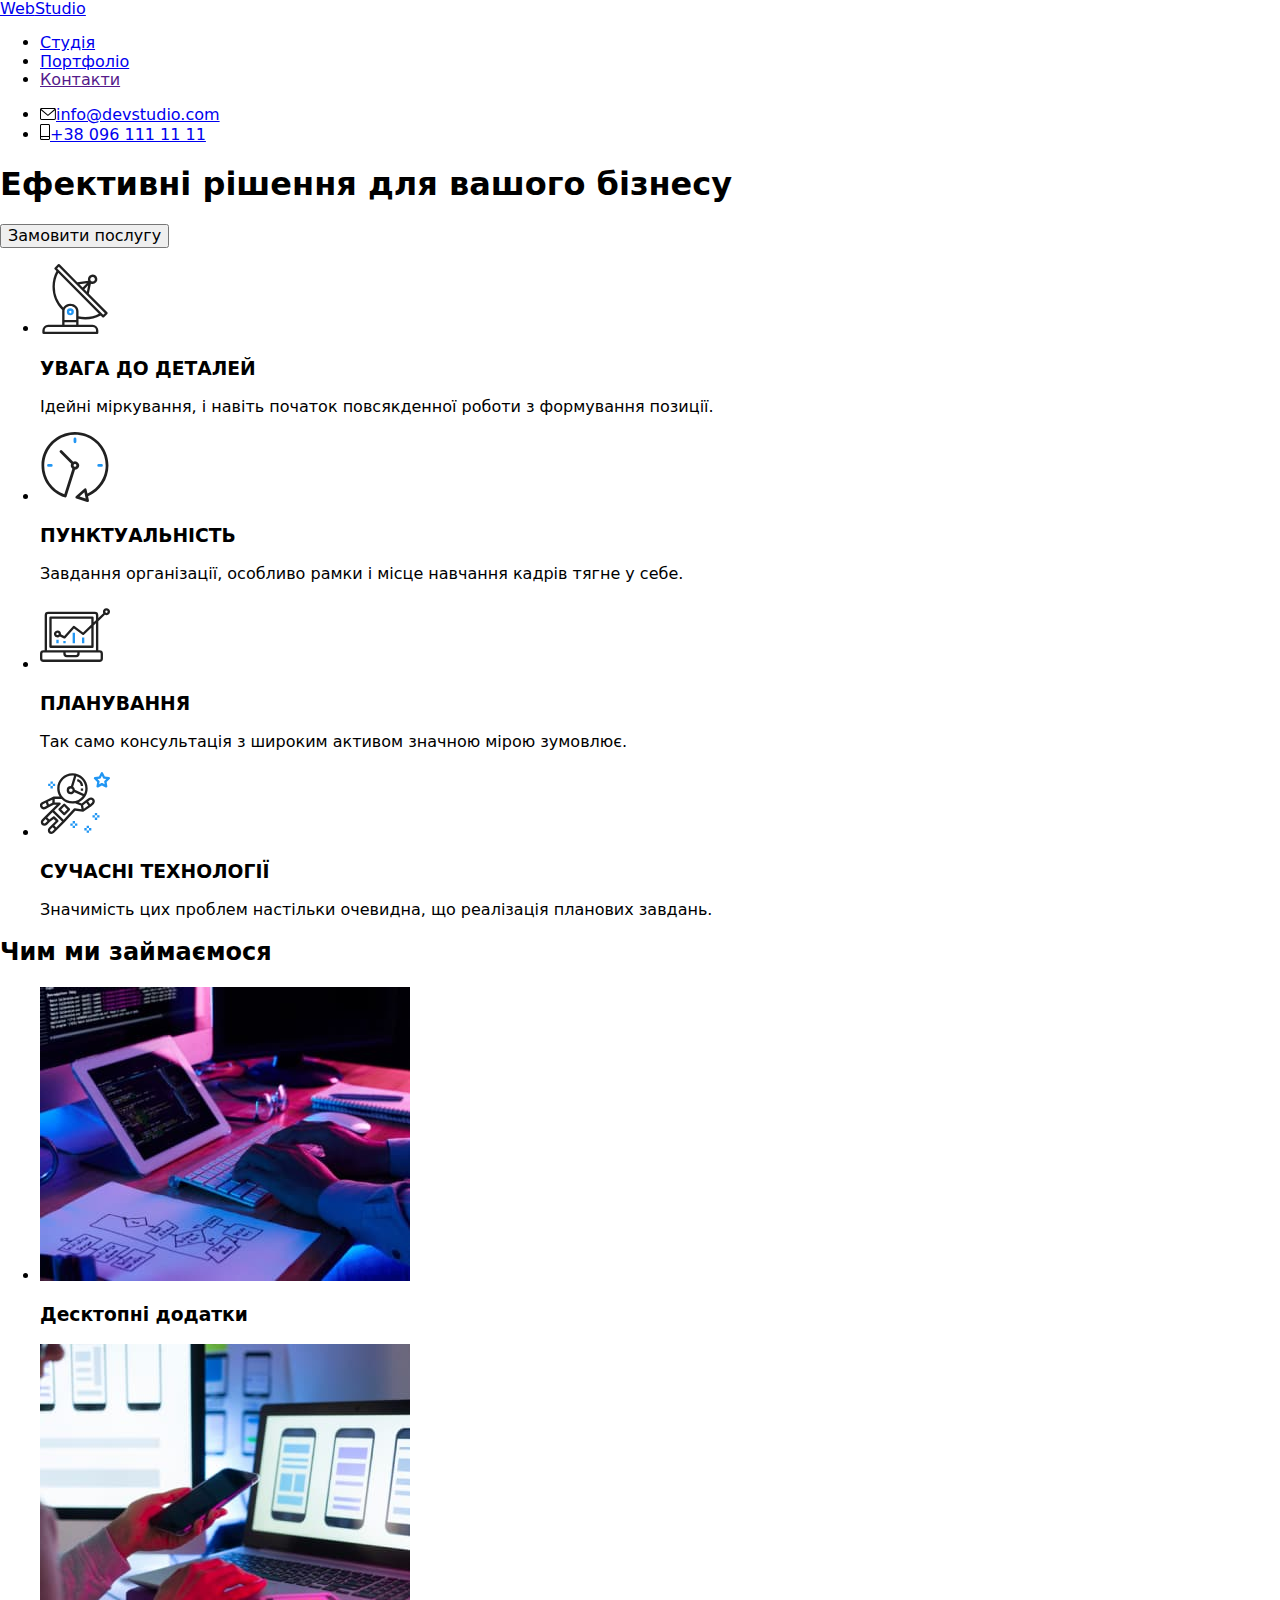
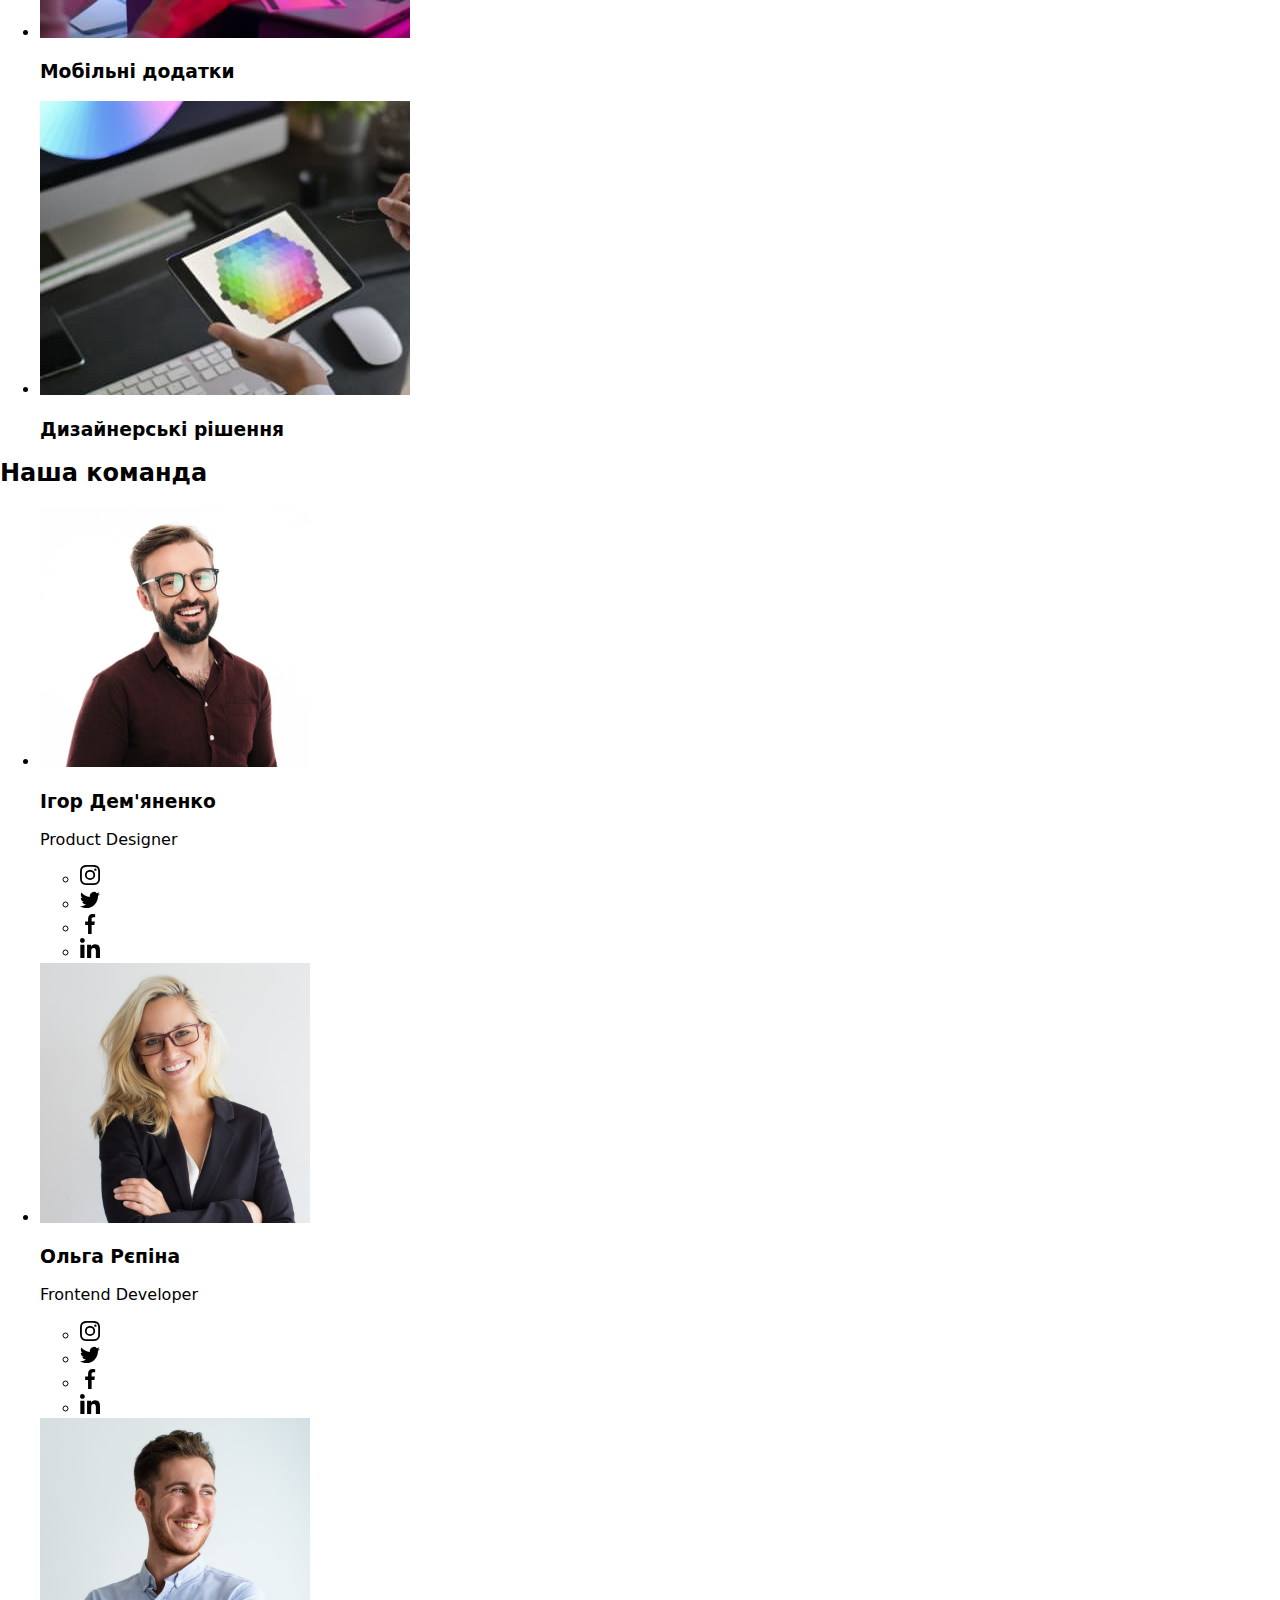
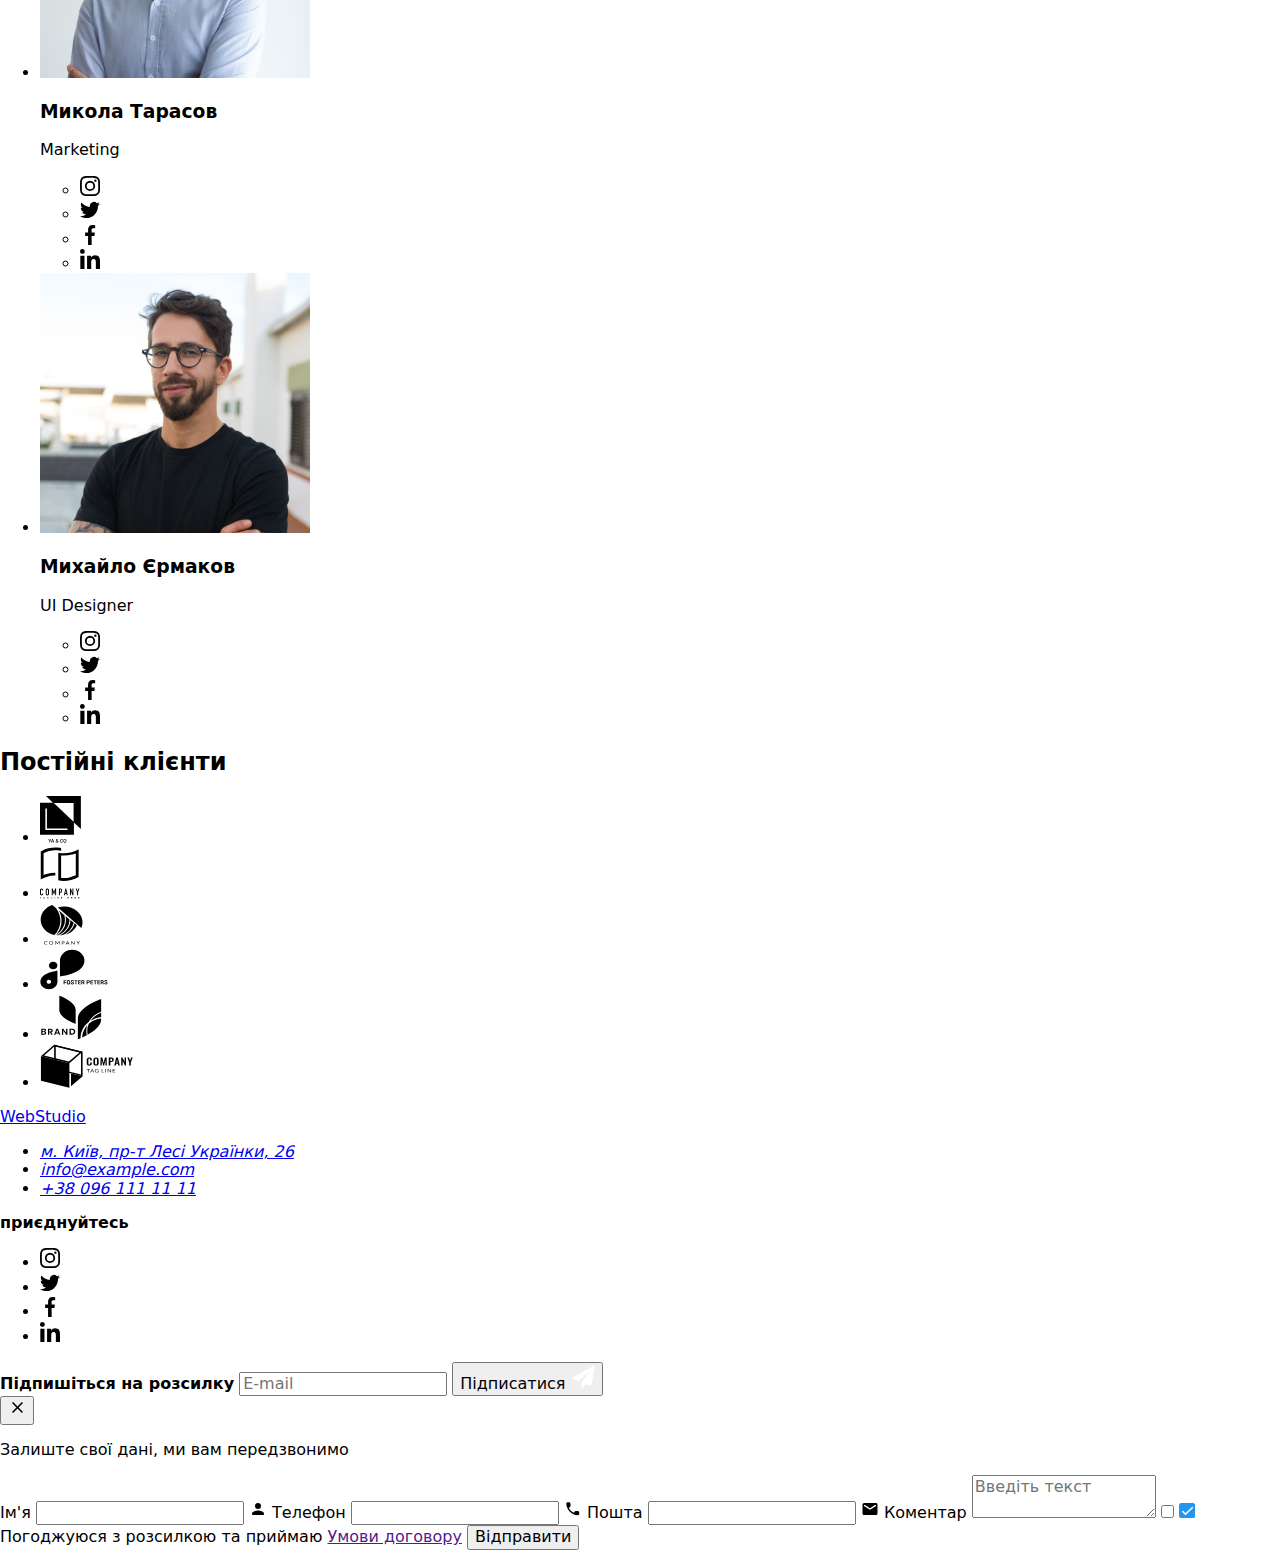
==== index.html @ 83b3d49f "Create index.html" ====
<!DOCTYPE html>
<html lang="uk">
  <head>
    <meta charset="UTF-8" />
    <meta name="viewport" content="width=device-width, initial-scale=1.0" />
    <title>Студія</title>
    <link rel="preconnect" href="https://fonts.googleapis.com" />
    <link rel="preconnect" href="https://fonts.gstatic.com" crossorigin />
    <link
      href="https://fonts.googleapis.com/css2?family=Raleway:wght@700&family=Roboto:wght@400;500;700;900&display=swap"
      rel="stylesheet"
    />
    <link
      rel="stylesheet"
      href="https://cdnjs.cloudflare.com/ajax/libs/modern-normalize/1.1.0/modern-normalize.min.css"
    />
    <link rel="stylesheet" href="./css/styles.css" />
  </head>

  <body>
    <!--Шапка-->
    <header class="header">
      <div class="container">
        <div class="nav">
          <nav class="main-nav">
            <a href="./index.html" class="logo"> <span class="logo-left">Web</span>Studio </a>

            <ul class="site-nav list">
              <li class="item"><a href="./index.html" class="link current">Студія</a></li>
              <li class="item"><a href="./portfolio.html" class="link">Портфоліо</a></li>
              <li class="item"><a href="" class="link">Контакти</a></li>
            </ul>
          </nav>

          <ul class="auth-nav list">
            <li class="item">
              <a href="mailto:info@devstudio.com" class="header-icon link">
                <svg width="16" height="12" class="header-icon-svg">
                  <use href="./images/icons.svg#icon-envelope"></use></svg
                >info@devstudio.com
              </a>
            </li>
            <li class="item">
              <a href="tel:+380961111111" class="header-icon link">
                <svg width="10" height="16" class="header-icon-svg">
                  <use href="./images/icons.svg#icon-smartphone"></use></svg
                >+38 096 111 11 11
              </a>
            </li>
          </ul>
        </div>
      </div>
    </header>

    <main>
      <!--Герой-->
      <section class="hero">
        <div class="container">
          <h1 class="hero-title">Ефективні рішення для вашого бізнесу</h1>
          <button type="button" class="hero-button" data-modal-open>Замовити послугу</button>
        </div>
      </section>

      <!--Особливості-->
      <section class="section feature">
        <div class="container">
          <h2 hidden class="section-title">Особливості</h2>
          <ul class="feature-list list">
            <li class="feature-item">
              <div class="icon-feature">
                <svg width="70" height="70">
                  <use href="./images/icons.svg#icon-antenna"></use>
                </svg>
              </div>
              <h3 class="feature-title">УВАГА ДО ДЕТАЛЕЙ</h3>
              <p class="feature-describe">
                Ідейні міркування, і навіть початок повсякденної роботи з формування позиції.
              </p>
            </li>
            <li class="feature-item">
              <div class="icon-feature">
                <svg width="70" height="70">
                  <use href="./images/icons.svg#icon-clock"></use>
                </svg>
              </div>
              <h3 class="feature-title">ПУНКТУАЛЬНІСТЬ</h3>
              <p class="feature-describe">
                Завдання організації, особливо рамки і місце навчання кадрів тягне у себе.
              </p>
            </li>
            <li class="feature-item">
              <div class="icon-feature">
                <svg width="70" height="70">
                  <use href="./images/icons.svg#icon-diagram"></use>
                </svg>
              </div>
              <h3 class="feature-title">ПЛАНУВАННЯ</h3>
              <p class="feature-describe">
                Так само консультація з широким активом значною мірою зумовлює.
              </p>
            </li>
            <li class="feature-item">
              <div class="icon-feature">
                <svg width="70" height="70">
                  <use href="./images/icons.svg#icon-astronaut"></use>
                </svg>
              </div>
              <h3 class="feature-title">СУЧАСНІ ТЕХНОЛОГІЇ</h3>
              <p class="feature-describe">
                Значимість цих проблем настільки очевидна, що реалізація планових завдань.
              </p>
            </li>
          </ul>
        </div>
      </section>

      <!--Чим ми займаємося-->
      <section class="section work">
        <div class="container">
          <h2 class="section-title">Чим ми займаємося</h2>
          <ul class="work-list list">
            <li class="work-item">
              <div class="work-img">
                <img
                  class="img"
                  src="./images/work1.jpg"
                  alt="Людина працює за комп'ютером"
                  width="370"
                  height="294"
                />
                <h3 class="work-title">Десктопні додатки</h3>
              </div>
            </li>
            <li class="work-item">
              <div class="work-img">
                <img
                  class="img"
                  src="./images/work2.jpg"
                  alt="Людина працює з телефоном"
                  width="370"
                  height="294"
                />
                <h3 class="work-title">Мобільні додатки</h3>
              </div>
            </li>
            <li class="work-item">
              <div class="work-img">
                <img
                  class="img"
                  src="./images/work3.jpg"
                  alt="Людина вибирає колір на планшеті"
                  width="370"
                  height="294"
                />
                <h3 class="work-title">Дизайнерські рішення</h3>
              </div>
            </li>
          </ul>
        </div>
      </section>

      <!--Наша команда-->
      <section class="section team">
        <div class="container">
          <h2 class="section-title">Наша команда</h2>
          <ul class="team-list list">
            <li class="team-item">
              <img
                class="img"
                src="./images/worker1.jpg"
                alt="Працівник 1"
                width="270"
                height="260"
              />
              <div class="team-text">
                <h3 class="team-name">Ігор Дем'яненко</h3>
                <p lang="en" class="team-profession">Product Designer</p>
                <ul class="social-list list">
                  <li>
                    <a
                      class="social-link"
                      href=""
                      aria-label="Instagram"
                      target="_blank"
                      rel="noopener noreferrer"
                    >
                      <svg class="social-item" width="20" height="20">
                        <use href="./images/icons.svg#icon-instagram"></use>
                      </svg>
                    </a>
                  </li>
                  <li>
                    <a
                      class="social-link"
                      href=""
                      aria-label="Twitter"
                      target="_blank"
                      rel="noopener noreferrer"
                    >
                      <svg class="social-item" width="20" height="20">
                        <use href="./images/icons.svg#icon-twitter"></use>
                      </svg>
                    </a>
                  </li>
                  <li>
                    <a
                      class="social-link"
                      href=""
                      aria-label="Facebook"
                      target="_blank"
                      rel="noopener noreferrer"
                    >
                      <svg class="social-item" width="20" height="20">
                        <use href="./images/icons.svg#icon-facebook"></use>
                      </svg>
                    </a>
                  </li>
                  <li>
                    <a
                      class="social-link"
                      href=""
                      aria-label="LinkedIn"
                      target="_blank"
                      rel="noopener noreferrer"
                    >
                      <svg class="social-item" width="20" height="20">
                        <use href="./images/icons.svg#icon-linkedin"></use>
                      </svg>
                    </a>
                  </li>
                </ul>
              </div>
            </li>
            <li class="team-item">
              <img
                class="img"
                src="./images/worker2.jpg"
                alt="Працівник 2"
                width="270"
                height="260"
              />
              <div class="team-text">
                <h3 class="team-name">Ольга Рєпіна</h3>
                <p lang="en" class="team-profession">Frontend Developer</p>
                <ul class="social-list list">
                  <li>
                    <a
                      class="social-link"
                      href=""
                      aria-label="Instagram"
                      target="_blank"
                      rel="noopener noreferrer"
                    >
                      <svg class="social-item" width="20" height="20">
                        <use href="./images/icons.svg#icon-instagram"></use>
                      </svg>
                    </a>
                  </li>
                  <li>
                    <a
                      class="social-link"
                      href=""
                      aria-label="Twitter"
                      target="_blank"
                      rel="noopener noreferrer"
                    >
                      <svg class="social-item" width="20" height="20">
                        <use href="./images/icons.svg#icon-twitter"></use>
                      </svg>
                    </a>
                  </li>
                  <li>
                    <a
                      class="social-link"
                      href=""
                      aria-label="Facebook"
                      target="_blank"
                      rel="noopener noreferrer"
                    >
                      <svg class="social-item" width="20" height="20">
                        <use href="./images/icons.svg#icon-facebook"></use>
                      </svg>
                    </a>
                  </li>
                  <li>
                    <a
                      class="social-link"
                      href=""
                      aria-label="LinkedIn"
                      target="_blank"
                      rel="noopener noreferrer"
                    >
                      <svg class="social-item" width="20" height="20">
                        <use href="./images/icons.svg#icon-linkedin"></use>
                      </svg>
                    </a>
                  </li>
                </ul>
              </div>
            </li>
            <li class="team-item">
              <img
                class="img"
                src="./images/worker3.jpg"
                alt="Працівник 3"
                width="270"
                height="260"
              />
              <div class="team-text">
                <h3 class="team-name">Микола Тарасов</h3>
                <p lang="en" class="team-profession">Marketing</p>
                <ul class="social-list list">
                  <li>
                    <a
                      class="social-link"
                      href=""
                      aria-label="Instagram"
                      target="_blank"
                      rel="noopener noreferrer"
                    >
                      <svg class="social-item" width="20" height="20">
                        <use href="./images/icons.svg#icon-instagram"></use>
                      </svg>
                    </a>
                  </li>
                  <li>
                    <a
                      class="social-link"
                      href=""
                      aria-label="Twitter"
                      target="_blank"
                      rel="noopener noreferrer"
                    >
                      <svg class="social-item" width="20" height="20">
                        <use href="./images/icons.svg#icon-twitter"></use>
                      </svg>
                    </a>
                  </li>
                  <li>
                    <a
                      class="social-link"
                      href=""
                      aria-label="Facebook"
                      target="_blank"
                      rel="noopener noreferrer"
                    >
                      <svg class="social-item" width="20" height="20">
                        <use href="./images/icons.svg#icon-facebook"></use>
                      </svg>
                    </a>
                  </li>
                  <li>
                    <a
                      class="social-link"
                      href=""
                      aria-label="LinkedIn"
                      target="_blank"
                      rel="noopener noreferrer"
                    >
                      <svg class="social-item" width="20" height="20">
                        <use href="./images/icons.svg#icon-linkedin"></use>
                      </svg>
                    </a>
                  </li>
                </ul>
              </div>
            </li>
            <li class="team-item">
              <img
                class="img"
                src="./images/worker4.jpg"
                alt="Працівник 4"
                width="270"
                height="260"
              />
              <div class="team-text">
                <h3 class="team-name">Михайло Єрмаков</h3>
                <p lang="en" class="team-profession">UI Designer</p>
                <ul class="social-list list">
                  <li>
                    <a
                      class="social-link"
                      href=""
                      aria-label="Instagram"
                      target="_blank"
                      rel="noopener noreferrer"
                    >
                      <svg class="social-item" width="20" height="20">
                        <use href="./images/icons.svg#icon-instagram"></use>
                      </svg>
                    </a>
                  </li>
                  <li>
                    <a
                      class="social-link"
                      href=""
                      aria-label="Twitter"
                      target="_blank"
                      rel="noopener noreferrer"
                    >
                      <svg class="social-item" width="20" height="20">
                        <use href="./images/icons.svg#icon-twitter"></use>
                      </svg>
                    </a>
                  </li>
                  <li>
                    <a
                      class="social-link"
                      href=""
                      aria-label="Facebook"
                      target="_blank"
                      rel="noopener noreferrer"
                    >
                      <svg class="social-item" width="20" height="20">
                        <use href="./images/icons.svg#icon-facebook"></use>
                      </svg>
                    </a>
                  </li>
                  <li>
                    <a
                      class="social-link"
                      href=""
                      aria-label="LinkedIn"
                      target="_blank"
                      rel="noopener noreferrer"
                    >
                      <svg class="social-item" width="20" height="20">
                        <use href="./images/icons.svg#icon-linkedin"></use>
                      </svg>
                    </a>
                  </li>
                </ul>
              </div>
            </li>
          </ul>
        </div>
      </section>

      <!--Постійні клієнти-->
      <section class="section client">
        <div class="container">
          <h2 class="section-title">Постійні клієнти</h2>
          <ul class="client-list list">
            <li>
              <a class="client-link" href="">
                <svg class="client-icon" width="41" height="47">
                  <use href="./images/icons.svg#icon-group-1"></use>
                </svg>
              </a>
            </li>
            <li>
              <a class="client-link" href="">
                <svg class="client-icon" width="40" height="52">
                  <use href="./images/icons.svg#icon-group-2"></use>
                </svg>
              </a>
            </li>
            <li>
              <a class="client-link" href="">
                <svg class="client-icon" width="43" height="41">
                  <use href="./images/icons.svg#icon-group-3"></use>
                </svg>
              </a>
            </li>
            <li>
              <a class="client-link" href="">
                <svg class="client-icon" width="84" height="41">
                  <use href="./images/icons.svg#icon-group-4"></use>
                </svg>
              </a>
            </li>
            <li>
              <a class="client-link" href="">
                <svg class="client-icon" width="63" height="45">
                  <use href="./images/icons.svg#icon-group-5"></use>
                </svg>
              </a>
            </li>
            <li>
              <a class="client-link" href="">
                <svg class="client-icon" width="94" height="44">
                  <use href="./images/icons.svg#icon-group-6"></use>
                </svg>
              </a>
            </li>
          </ul>
        </div>
      </section>
    </main>

    <!--Футер-->
    <footer class="footer">
      <div class="container">
        <div class="div">
          <div class="footer-address">
            <a href="./index.html" class="logo-footer">
              <span class="logo-left">Web</span>Studio
            </a>
            <address class="address">
              <ul class="address-list list">
                <li class="address-item city">
                  <a
                    href="https://www.google.com/maps/place/бул.+Леси+Украинки,+26,+Киев,+Украина,+02000"
                    target="_blank"
                    rel="noopener noreferrer"
                    class="address-city"
                    >м. Київ, пр-т Лесі Українки, 26
                  </a>
                </li>
                <li class="address-item mail">
                  <a href="mailto:info@example.com" class="address-mail link">info@example.com</a>
                </li>
                <li class="address-item phone">
                  <a href="tel:+380961111111" class="address-phone link">+38 096 111 11 11</a>
                </li>
              </ul>
            </address>
          </div>
          <div>
            <b class="socials">приєднуйтесь</b>
            <ul class="footer-list list">
              <li>
                <a
                  class="footer-link"
                  href=""
                  aria-label="Instagram"
                  target="_blank"
                  rel="noopener noreferrer"
                >
                  <svg class="footer-item" width="20" height="20">
                    <use href="./images/icons.svg#icon-instagram"></use>
                  </svg>
                </a>
              </li>
              <li>
                <a
                  class="footer-link"
                  href=""
                  aria-label="Twitter"
                  target="_blank"
                  rel="noopener noreferrer"
                >
                  <svg class="footer-item" width="20" height="20">
                    <use href="./images/icons.svg#icon-twitter"></use>
                  </svg>
                </a>
              </li>
              <li>
                <a
                  class="footer-link"
                  href=""
                  aria-label="Facebook"
                  target="_blank"
                  rel="noopener noreferrer"
                >
                  <svg class="footer-item" width="20" height="20">
                    <use href="./images/icons.svg#icon-facebook"></use>
                  </svg>
                </a>
              </li>
              <li>
                <a
                  class="footer-link"
                  href=""
                  aria-label="LinkedIn"
                  target="_blank"
                  rel="noopener noreferrer"
                >
                  <svg class="footer-item" width="20" height="20">
                    <use href="./images/icons.svg#icon-linkedin"></use>
                  </svg>
                </a>
              </li>
            </ul>
          </div>

          <form class="footer-subscribe-form">
            <b class="subscribe-title">Підпишіться на розсилку</b>
            <label for="mail"></label>
            <input
              class="footer-subscribe-input"
              type="email"
              name="user-mail"
              id="mail"
              placeholder="E-mail"
              required
            />

            <button type="submit" class="subscribe-btn">
              <span class="subscribe-text">Підписатися</span>
              <svg class="subscribe-icon" width="24" height="24">
                <use href="./images/icons.svg#icon-icon-send"></use>
              </svg>
            </button>
          </form>
        </div>
      </div>
    </footer>

    <!--Модальне вікно-->
    <div class="backdrop is-hidden" data-modal>
      <div class="modal">
        <button class="modal-close-btn" data-modal-close>
          <svg class="modal-close-btn-icon" width="18" height="18">
            <use href="./images/icons.svg#icon-close-item"></use>
          </svg>
        </button>
        <p class="contact-form-title">Залиште свої дані, ми вам передзвонимо</p>
        <form class="contact-form">
          <label class="contact-form-field"
            ><span class="contact-form-element-desc">Ім'я</span>
            <span class="contact-form-input-wrapper">
              <input
                class="contact-form-input"
                type="text"
                name="user-name"
                placeholder=""
                required
                minlength="2"
                pattern="^[a-zA-Zа-яА-ЯіІїЇ]+$"
              />
              <svg class="contact-form-icon" width="18" height="18">
                <use href="./images/icons.svg#icon-icon-person"></use>
              </svg>
            </span>
          </label>
          <label class="contact-form-field"
            ><span class="contact-form-element-desc">Телефон</span>
            <span class="contact-form-input-wrapper">
              <input
                class="contact-form-input"
                type="tel"
                name="user-tel"
                required
                pattern="[0-9]{3}-[0-9]{3}-[0-9]{2}-[0-9]{2}"
                title="xxx-xxx-xx-xx"
              />
              <svg class="contact-form-icon" width="18" height="18">
                <use href="./images/icons.svg#icon-icon-phone"></use>
              </svg>
            </span>
          </label>
          <label class="contact-form-field"
            ><span class="contact-form-element-desc">Пошта</span>
            <span class="contact-form-input-wrapper">
              <input class="contact-form-input" type="email" name="email" required />
              <svg class="contact-form-icon" width="18" height="18">
                <use href="./images/icons.svg#icon-icon-email"></use>
              </svg>
            </span>
          </label>
          <label class="contact-form-label"
            ><span class="contact-form-element-desc">Коментар</span>
            <textarea
              class="contact-form-message"
              name="comment"
              placeholder="Введіть текст"
            ></textarea>
          </label>

          <input
            id="user-policy"
            name="user-policy"
            type="checkbox"
            class="contact-form-checkbox visually-hidden"
          />
          <svg class="contact-form-checkbox-icon" width="16" height="15">
            <use href="./images/icons.svg#icon-icon-check"></use>
          </svg>

          <label for="user-policy" class="contact-form-checkbox-desc">
            <span class="contact-form-checkbox-desc-before"></span>
            Погоджуюся з розсилкою та приймаю&nbsp;<a href="">Умови договору</a>
          </label>

          <button type="submit" class="contact-form-submit">Відправити</button>
        </form>
      </div>
    </div>

    <script src="./js/modal.js"></script>
  </body>
</html>
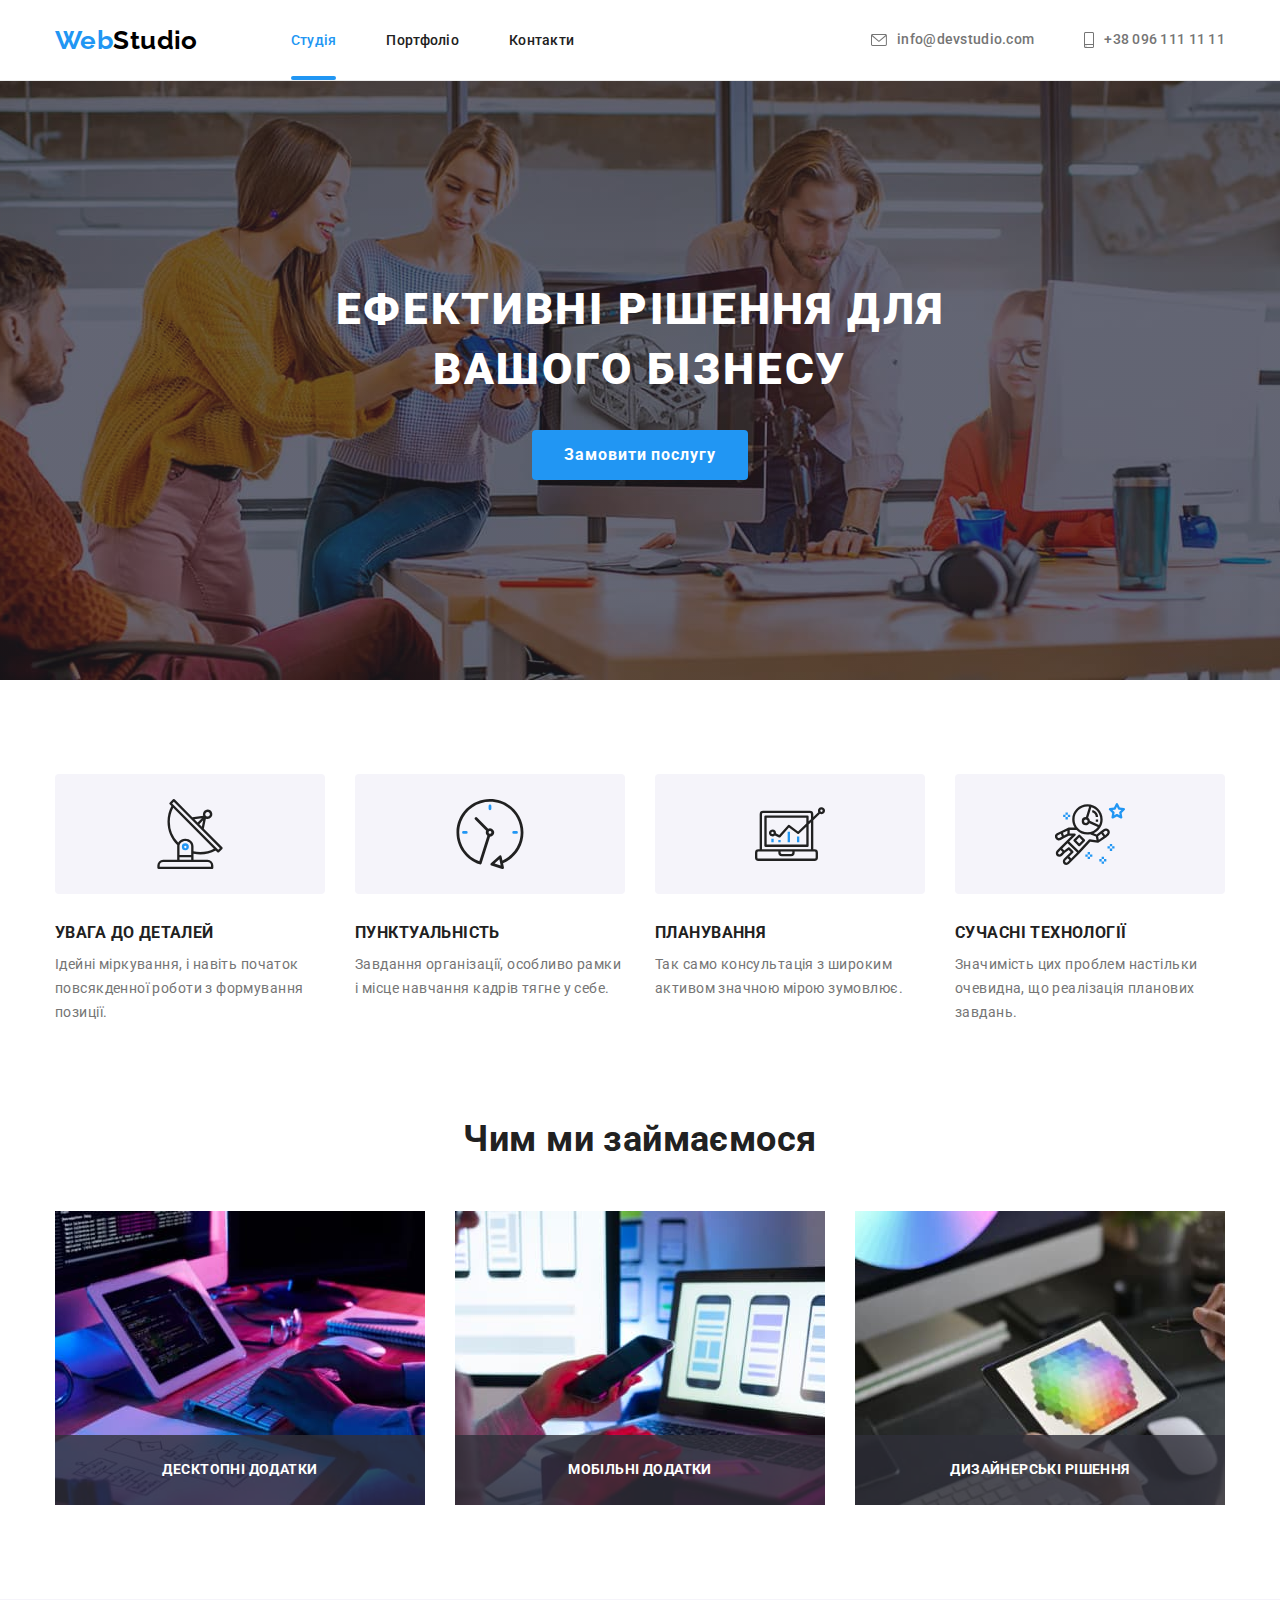
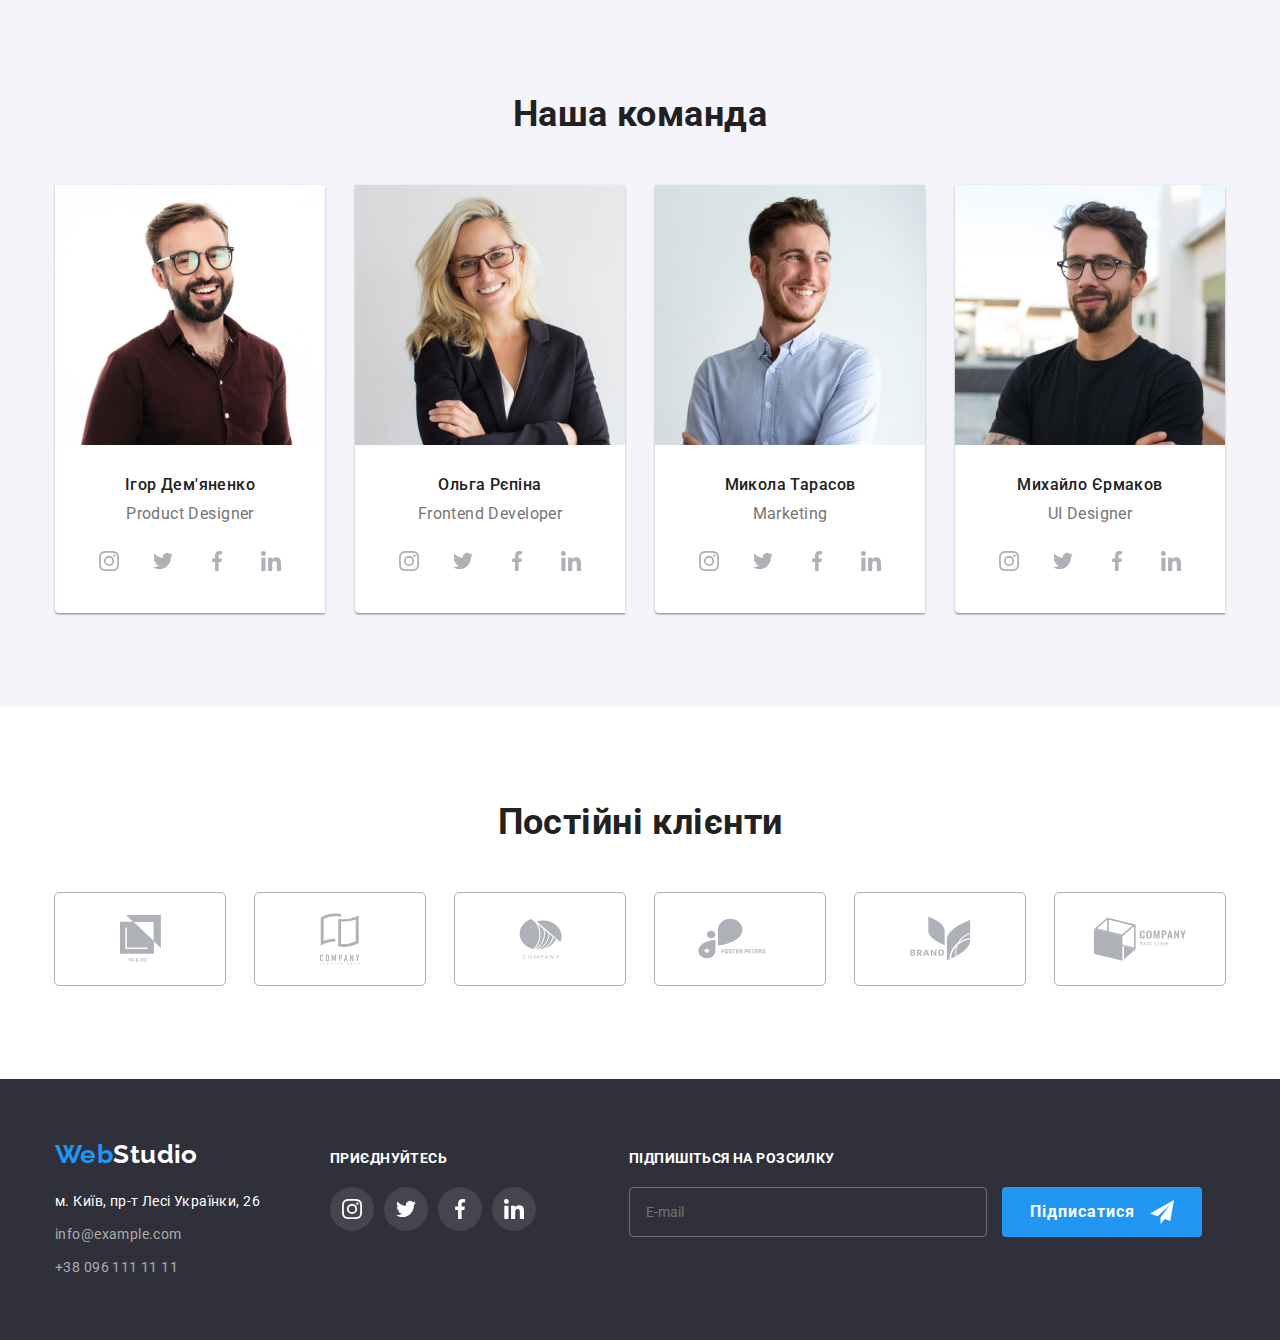
==== commit 0beae684: "Update index.html" ====
--- a/index.html
+++ b/index.html
@@ -658,18 +658,17 @@
             ></textarea>
           </label>
 
-          <input
-            id="user-policy"
-            name="user-policy"
-            type="checkbox"
-            class="contact-form-checkbox visually-hidden"
-          />
-          <svg class="contact-form-checkbox-icon" width="16" height="15">
-            <use href="./images/icons.svg#icon-icon-check"></use>
-          </svg>
-
-          <label for="user-policy" class="contact-form-checkbox-desc">
-            <span class="contact-form-checkbox-desc-before"></span>
+          <label class="contact-form-checkbox-desc">
+            <span class="contact-form-checkbox-desc-before">
+              <input
+                name="user-policy"
+                type="checkbox"
+                class="contact-form-checkbox visually-hidden"
+              />
+              <svg class="contact-form-checkbox-icon" width="16" height="15">
+                <use href="./images/icons.svg#icon-icon-check"></use>
+              </svg>
+            </span>
             Погоджуюся з розсилкою та приймаю&nbsp;<a href="">Умови договору</a>
           </label>
 
--- a/css/styles.css
+++ b/css/styles.css
@@ -0,0 +1,856 @@
+:root {
+  --primary-text-color: #212121;
+  --title-text-color: #ffffff;
+  --paragraph-text-color: #757575;
+  --accent-colour: #2196f3;
+  --button-color: #2196f3;
+  --white-color: #ffffff;
+  --transition-dur-and-func: 250ms cubic-bezier(0.4, 0, 0.2, 1);
+}
+
+body {
+  background-color: #fff;
+  color: var(--primary-text-color);
+
+  font-family: Roboto, sans-serif;
+  font-size: 14px;
+  letter-spacing: 0.03em;
+}
+.container {
+  margin-left: auto;
+  margin-right: auto;
+  max-width: 1200px;
+  padding-left: 15px;
+  padding-right: 15px;
+}
+.list {
+  list-style: none;
+  padding: 0;
+  margin: 0;
+}
+.visually-hidden {
+  position: absolute;
+  width: 1px;
+  height: 1px;
+  margin: -1px;
+  padding: 0;
+  overflow: hidden;
+  border: 0;
+  clip: rect(0 0 0 0);
+}
+
+/* Шапка */
+.header {
+  outline: 1px solid #ececec;
+}
+
+.nav {
+  height: 80px;
+}
+.nav,
+.main-nav {
+  display: flex;
+  align-items: center;
+}
+
+.logo {
+  color: #000000;
+
+  font-family: Raleway, sans-serif;
+  font-weight: 700;
+  font-size: 26px;
+  line-height: 1.19;
+  text-decoration: none;
+}
+.logo-left {
+  color: var(--accent-colour);
+}
+
+.site-nav {
+  display: flex;
+  margin-left: 93px;
+}
+.site-nav .item + .item {
+  margin-left: 50px;
+}
+.site-nav .link {
+  color: var(--primary-text-color);
+}
+.site-nav .link.current {
+  color: var(--accent-colour);
+
+  position: relative;
+}
+.auth-nav {
+  display: flex;
+  margin-left: auto;
+}
+.auth-nav .item + .item {
+  margin-left: 50px;
+}
+.auth-nav .link {
+  color: var(--paragraph-text-color);
+}
+.site-nav .link,
+.auth-nav .link {
+  font-weight: 500;
+  line-height: 1.14;
+  letter-spacing: 0.02em;
+  text-decoration: none;
+
+  padding-top: 32px;
+  padding-bottom: 32px;
+
+  transition: color var(--transition-dur-and-func);
+}
+.site-nav .link:hover,
+.site-nav .link:focus,
+.auth-nav .link:hover,
+.auth-nav .link:focus {
+  color: var(--accent-colour);
+}
+.header-icon {
+  display: flex;
+  align-items: center;
+}
+.header-icon-svg {
+  fill: var(--paragraph-text-color);
+  margin-right: 10px;
+}
+.header-icon-svg {
+  transition: fill var(--transition-dur-and-func);
+}
+
+.header-icon:hover .header-icon-svg,
+.header-icon:focus .header-icon-svg {
+  fill: var(--accent-colour);
+}
+
+.link.current::after {
+  content: '';
+  position: absolute;
+  left: 0;
+  bottom: 0;
+
+  display: block;
+  width: 100%;
+  height: 4px;
+  background-color: #2196f3;
+  border-radius: 2px;
+}
+/* Герой */
+.hero {
+  text-align: center;
+  padding-top: 200px;
+  padding-bottom: 200px;
+
+  background-color: #2f303a;
+  height: 600px;
+  max-width: 1600px;
+  margin-left: auto;
+  margin-right: auto;
+  background-image: linear-gradient(to right, rgba(47, 48, 58, 0.4), rgba(47, 48, 58, 0.4)),
+    url(../images/overlay.jpg);
+  background-position: center;
+  background-repeat: no-repeat;
+}
+.hero-title {
+  color: var(--title-text-color);
+
+  font-weight: 900;
+  font-size: 44px;
+  line-height: 1.36;
+  letter-spacing: 0.06em;
+  text-transform: uppercase;
+
+  margin: 0 auto;
+  margin-bottom: 30px;
+  max-width: 696px;
+}
+.hero-button {
+  color: var(--white-color);
+  background-color: var(--button-color);
+
+  font-weight: 700;
+  font-size: 16px;
+  line-height: 1.87;
+  letter-spacing: 0.06em;
+  cursor: pointer;
+
+  border-radius: 4px;
+  padding: 10px 32px;
+  min-width: 216px;
+  border: 0;
+}
+
+/* Особливості */
+.section {
+  padding-top: 94px;
+  padding-bottom: 94px;
+}
+.section.feature {
+  padding-bottom: 47px;
+}
+.section-title {
+  margin-top: 0;
+  margin-bottom: 50px;
+}
+
+.feature-list {
+  display: flex;
+}
+
+.icon-feature {
+  border-radius: 4px;
+  background-color: #f5f4fa;
+  margin-bottom: 30px;
+  height: 120px;
+  padding: 25px 100px;
+}
+
+.feature-item {
+  width: 270px;
+  margin-right: 30px;
+}
+.feature-item:last-child {
+  margin-right: 0;
+}
+.feature-title {
+  line-height: 1.14;
+  margin-top: 0;
+  margin-bottom: 10px;
+}
+
+.feature-describe {
+  color: var(--paragraph-text-color);
+
+  font-weight: 400;
+  line-height: 1.71;
+
+  margin-top: 0;
+  margin-bottom: 0;
+}
+
+/* section-title */
+.section-title {
+  font-size: 36px;
+  line-height: 1.17;
+  text-align: center;
+}
+
+/* Чим ми займаємося */
+.section.work {
+  padding-top: 47px;
+}
+.work-list {
+  display: flex;
+}
+.work-list .work-item {
+  width: 370px;
+  margin-right: 30px;
+}
+.work-list .work-item:last-child {
+  margin-right: 0;
+}
+.img {
+  display: block;
+}
+.work-img {
+  position: relative;
+  display: flex;
+  justify-content: center;
+  align-items: flex-end;
+}
+.work-img::before {
+  content: '';
+  display: inline-block;
+  position: absolute;
+  background-color: rgba(47, 48, 58, 0.8);
+  width: 100%;
+  height: 70px;
+}
+.work-title {
+  color: var(--white-color);
+  font-size: 14px;
+  line-height: 1.14;
+  text-transform: uppercase;
+
+  position: absolute;
+  display: flex;
+
+  margin: 0;
+  padding-top: 27px;
+  padding-bottom: 27px;
+}
+
+/* Наша команда */
+.team {
+  background-color: #f5f4fa;
+}
+.team-list {
+  display: flex;
+}
+.team-list .team-item {
+  background-color: #ffffff;
+
+  border-radius: 0 4px;
+  box-shadow: 0 1px 3px rgba(0, 0, 0, 0.2), 0 1px 1px rgba(0, 0, 0, 0.14),
+    0 2px 1px rgba(0, 0, 0, 0.12);
+
+  width: 270px;
+  margin-right: 30px;
+}
+.team-list .team-item:last-child {
+  margin-right: 0;
+}
+.team-text {
+  padding: 30px 32px;
+  text-align: center;
+}
+.team-name {
+  font-weight: 500;
+  font-size: 16px;
+  line-height: 1.19;
+
+  margin-top: 0;
+  margin-bottom: 10px;
+}
+.team-profession {
+  color: var(--paragraph-text-color);
+
+  font-size: 16px;
+  line-height: 1.19;
+
+  margin: 0;
+  margin-bottom: 16px;
+}
+
+.social-list {
+  display: flex;
+  justify-content: center;
+  column-gap: 10px;
+}
+.social-link {
+  display: flex;
+  justify-content: center;
+  align-items: center;
+  width: 44px;
+  height: 44px;
+  border-radius: 50%;
+  background-color: rgb(255, 255, 255);
+
+  transition: background-color var(--transition-dur-and-func);
+}
+.social-link:hover,
+.social-link:focus {
+  background-color: var(--accent-colour);
+}
+.social-item {
+  fill: #afb1b8;
+
+  transition: fill var(--transition-dur-and-func);
+}
+.social-link:hover .social-item,
+.social-link:focus .social-item {
+  fill: #ffffff;
+}
+
+/* Постійні клієнти */
+.client-list {
+  display: flex;
+  justify-content: center;
+  column-gap: 30px;
+}
+
+.client-link {
+  display: flex;
+  justify-content: center;
+  align-items: center;
+  width: 170px;
+  height: 92px;
+  outline: 1px solid #afb1b8;
+  border-radius: 4px;
+  background-color: rgb(255, 255, 255);
+  fill: #afb1b8;
+
+  transition: outline var(--transition-dur-and-func);
+}
+.client-link:hover,
+.client-link:focus {
+  outline: 1px solid var(--accent-colour);
+}
+.client-icon {
+  transition: fill var(--transition-dur-and-func);
+}
+.client-link:hover .client-icon,
+.client-link:focus .client-icon {
+  fill: var(--accent-colour);
+}
+
+/* Футер */
+.footer {
+  background-color: #2f303a;
+
+  padding-top: 60px;
+  padding-bottom: 60px;
+}
+
+.div {
+  display: flex;
+}
+.footer-address {
+  margin-right: 70px;
+}
+
+.logo-footer {
+  color: var(--white-color);
+
+  font-family: Raleway, sans-serif;
+  font-weight: 700;
+  font-size: 26px;
+  line-height: 1.19;
+  text-decoration: none;
+
+  display: inline-block;
+  margin-bottom: 20px;
+}
+.address-city {
+  color: var(--white-color);
+
+  font-style: normal;
+  font-weight: 400;
+  line-height: 1.71;
+  text-decoration: none;
+}
+.address-mail,
+.address-phone {
+  color: rgba(255, 255, 255, 0.6);
+
+  font-style: normal;
+  font-weight: 400;
+  line-height: 1.71;
+  text-decoration: none;
+
+  transition: color var(--transition-dur-and-func);
+}
+.address .link:hover,
+.address .link:focus {
+  color: var(--accent-colour);
+}
+.address-item.city,
+.address-item.mail {
+  margin-bottom: 9px;
+}
+.address-item.phone {
+  margin: 0;
+}
+
+.socials {
+  font-size: 14px;
+  line-height: 1.14;
+  text-transform: uppercase;
+
+  color: var(--white-color);
+
+  margin-bottom: 20px;
+  display: block;
+  padding-top: 12px;
+}
+
+.footer-list {
+  display: flex;
+  column-gap: 10px;
+}
+.footer-link {
+  display: flex;
+  justify-content: center;
+  align-items: center;
+  width: 44px;
+  height: 44px;
+  border-radius: 50%;
+  background-color: rgba(255, 255, 255, 0.1);
+
+  transition: background-color var(--transition-dur-and-func);
+}
+.footer-link:hover,
+.footer-link:focus {
+  background-color: var(--accent-colour);
+}
+.footer-item {
+  fill: #ffffff;
+}
+
+.footer-subscribe-form {
+  margin-left: 93px;
+}
+.subscribe-title {
+  color: var(--white-color);
+
+  line-height: 1.14;
+  text-transform: uppercase;
+
+  display: block;
+  padding-top: 12px;
+  margin-bottom: 20px;
+}
+.footer-subscribe-input {
+  color: rgba(255, 255, 255, 0.6);
+  background-color: rgba(33, 150, 243, 0);
+  border: 1px solid rgba(255, 255, 255, 0.3);
+  border-radius: 4px;
+  width: 358px;
+  height: 50px;
+  padding-left: 16px;
+  padding-top: 15px;
+  padding-bottom: 15px;
+}
+.footer-subscribe-input:focus {
+  outline: transparent;
+}
+
+.subscribe-btn {
+  color: var(--white-color);
+  background-color: var(--button-color);
+
+  font-weight: 700;
+  font-size: 16px;
+  line-height: 1.87;
+  letter-spacing: 0.06em;
+
+  border: 0;
+  border-radius: 4px;
+  padding: 10px 28px;
+  min-width: 200px;
+  height: 50px;
+  cursor: pointer;
+  margin-left: 12px;
+
+  display: inline-flex;
+  position: relative;
+}
+
+.subscribe-text {
+  margin-right: 10px;
+}
+.subscribe-icon {
+  position: absolute;
+  top: 13px;
+  left: 148px;
+}
+
+/* Portfolio */
+.button-list {
+  display: flex;
+  margin-bottom: 34px;
+  justify-content: center;
+}
+.button-list li {
+  margin-right: 8px;
+}
+.button-list li:last-child {
+  margin-right: 0;
+}
+.portfolio-button {
+  background-color: #f5f4fa;
+
+  font-weight: 500;
+  font-size: 16px;
+  line-height: 1.62;
+  cursor: pointer;
+
+  border-radius: 4px;
+  padding: 6px 22px;
+  border: 0;
+
+  transition-duration: 250ms;
+  transition-timing-function: cubic-bezier(0.4, 0, 0.2, 1);
+}
+.portfolio-button:hover,
+.portfolio-button:focus {
+  background-color: var(--button-color);
+  color: var(--white-color);
+  border-radius: 4px;
+  box-shadow: 0 1px 3px rgba(0, 0, 0, 0.2), 0 1px 1px rgba(0, 0, 0, 0.14),
+    0 2px 1px rgba(0, 0, 0, 0.12);
+}
+.portfolio-button.current {
+  background-color: var(--button-color);
+  color: var(--white-color);
+}
+
+.project-list {
+  display: flex;
+  flex-wrap: wrap;
+  justify-content: space-between;
+}
+.project-item {
+  width: calc((100% - 60px) / 3);
+  margin-bottom: 30px;
+  cursor: pointer;
+  border-radius: 4px;
+
+  transition: box-shadow var(--transition-dur-and-func);
+}
+.project-item:hover,
+.project-item:focus {
+  border-radius: 4px;
+  box-shadow: 0 1px 3px rgba(0, 0, 0, 0.2), 0 1px 1px rgba(0, 0, 0, 0.14),
+    0 2px 1px rgba(0, 0, 0, 0.12);
+}
+.project-item:nth-child(3n) {
+  margin-right: 0;
+}
+.project-item:nth-last-child(-n + 3) {
+  margin-bottom: 0;
+}
+
+.project-img {
+  position: relative;
+  display: flex;
+  justify-content: center;
+  align-items: center;
+
+  overflow: hidden;
+}
+.project-overlay {
+  position: absolute;
+  background-color: rgba(33, 150, 243, 0.9);
+  top: 0;
+  left: 0;
+  width: 100%;
+  height: 100%;
+
+  transform: translateY(100%);
+  transition: transform var(--transition-dur-and-func);
+}
+.project-item:hover .project-overlay {
+  transform: translateY(0);
+}
+.project-paragraph:hover {
+  opacity: 1;
+}
+.project-img:hover .project-overlay {
+  opacity: 1;
+}
+.project-paragraph {
+  color: var(--white-color);
+
+  font-size: 18px;
+  line-height: 1.6;
+
+  margin: 0;
+  padding: 63px 24px;
+
+  position: absolute;
+  display: flex;
+}
+
+.project-text {
+  padding: 20px 24px;
+  border: 1px solid #eeeeee;
+  border-top: 0;
+}
+
+.project-title {
+  font-size: 18px;
+  line-height: 2;
+  letter-spacing: 0.06em;
+
+  margin-top: 0;
+  margin-bottom: 4px;
+}
+
+.project-describe {
+  color: var(--paragraph-text-color);
+
+  font-size: 16px;
+  line-height: 1.87;
+
+  margin: 0;
+}
+
+/* Модальне вікно */
+.backdrop {
+  position: fixed;
+  top: 0;
+  left: 0;
+  z-index: inherit;
+  width: 100%;
+  height: 100%;
+  background-color: rgba(0, 0, 0, 0.2);
+
+  transition: opacity 500ms linear, visibility 250ms linear;
+}
+.backdrop.is-hidden {
+  opacity: 0;
+  visibility: hidden;
+  pointer-events: none;
+}
+.modal {
+  position: absolute;
+  top: 50%;
+  left: 50%;
+  width: 528px;
+  height: 580px;
+  transform: translate(-50%, -50%);
+  background-color: rgb(255, 255, 255);
+  border-radius: 4px;
+  box-shadow: 0 1px 3px rgba(0, 0, 0, 0.2), 0 1px 1px rgba(0, 0, 0, 0.14),
+    0 2px 1px rgba(0, 0, 0, 0.12);
+  padding: 40px;
+}
+.modal-close-btn {
+  position: absolute;
+  top: 8px;
+  right: 8px;
+  display: flex;
+  justify-content: center;
+  align-items: center;
+  background-color: transparent;
+  width: 30px;
+  height: 30px;
+  border: 1px solid rgba(0, 0, 0, 0.1);
+  border-radius: 50%;
+  padding: 0;
+  cursor: pointer;
+  transition: fill var(--transition-dur-and-func);
+}
+.modal-close-btn:hover,
+.modal-close-btn:focus {
+  fill: var(--accent-colour);
+}
+.contact-form-title {
+  font-weight: 700;
+  font-size: 20px;
+  line-height: 1.15;
+  text-align: center;
+
+  margin-top: 0;
+  margin-bottom: 12px;
+}
+
+.contact-form {
+  display: flex;
+  flex-direction: column;
+}
+.contact-form-field {
+  margin-bottom: 10px;
+}
+.contact-form-element-desc {
+  display: block;
+  font-weight: 400;
+  font-size: 12px;
+  line-height: 1.17;
+  letter-spacing: 0.01em;
+  margin-bottom: 4px;
+  color: var(--paragraph-text-color);
+}
+.contact-form-input-wrapper {
+  position: relative;
+  display: block;
+}
+.contact-form-input {
+  width: 100%;
+  height: 40px;
+  border-radius: 4px;
+  border: 1px solid rgba(33, 33, 33, 0.2);
+  padding-left: 42px;
+  padding-right: 10px;
+  transition: border-color var(--transition-dur-and-func);
+}
+.contact-form-input:focus {
+  outline: none;
+  border-color: var(--accent-colour);
+}
+.contact-form-input:focus + .contact-form-icon {
+  fill: var(--accent-colour);
+}
+.contact-form-icon {
+  position: absolute;
+  top: 50%;
+  left: 12px;
+  transform: translateY(-50%);
+
+  display: block;
+  width: 18px;
+  height: 18px;
+  transition: fill var(--transition-dur-and-func);
+}
+.contact-form-label {
+  margin-bottom: 20px;
+}
+.contact-form-message {
+  color: rgba(117, 117, 117, 0.5);
+
+  font-weight: 400;
+  font-size: 12px;
+  line-height: 1.17;
+
+  letter-spacing: 0.01em;
+
+  width: 100%;
+  height: 120px;
+  border-radius: 4px;
+  border: 1px solid rgba(33, 33, 33, 0.2);
+  resize: none;
+  padding: 12px 16px;
+  transition: border-color var(--transition-dur-and-func);
+}
+.contact-form-message:focus {
+  outline: none;
+  border-color: var(--accent-colour);
+}
+
+.contact-form-checkbox-desc-before {
+  display: block;
+  width: 15px;
+  height: 14px;
+  border-radius: 3px;
+  border: 2px solid #000000;
+  margin-right: 8px;
+  cursor: pointer;
+
+  position: relative;
+}
+.contact-form-checkbox-icon {
+  display: block;
+  width: 16px;
+  height: 15px;
+  opacity: 0;
+
+  position: absolute;
+  top: 0;
+  left: 0;
+  bottom: 0;
+  right: 0;
+  transform: translate(-3px, -2px);
+}
+
+.contact-form-checkbox:checked + .contact-form-checkbox-icon {
+  opacity: 1;
+}
+.contact-form-checkbox-desc {
+  font-weight: 400;
+  line-height: 1.71;
+
+  display: flex;
+  align-items: center;
+  justify-content: center;
+  margin-bottom: 30px;
+}
+.contact-form-submit {
+  min-width: 200px;
+  min-height: 50px;
+  align-self: center;
+  padding: 10px 52px;
+  border: 0;
+  border-radius: 4px;
+  box-shadow: 0 4px 4px rgba(0, 0, 0, 0.15);
+  background-color: var(--button-color);
+  font-weight: 700;
+  font-size: 16px;
+  line-height: 1.87;
+  letter-spacing: 0.06em;
+  cursor: pointer;
+  color: var(--white-color);
+}
